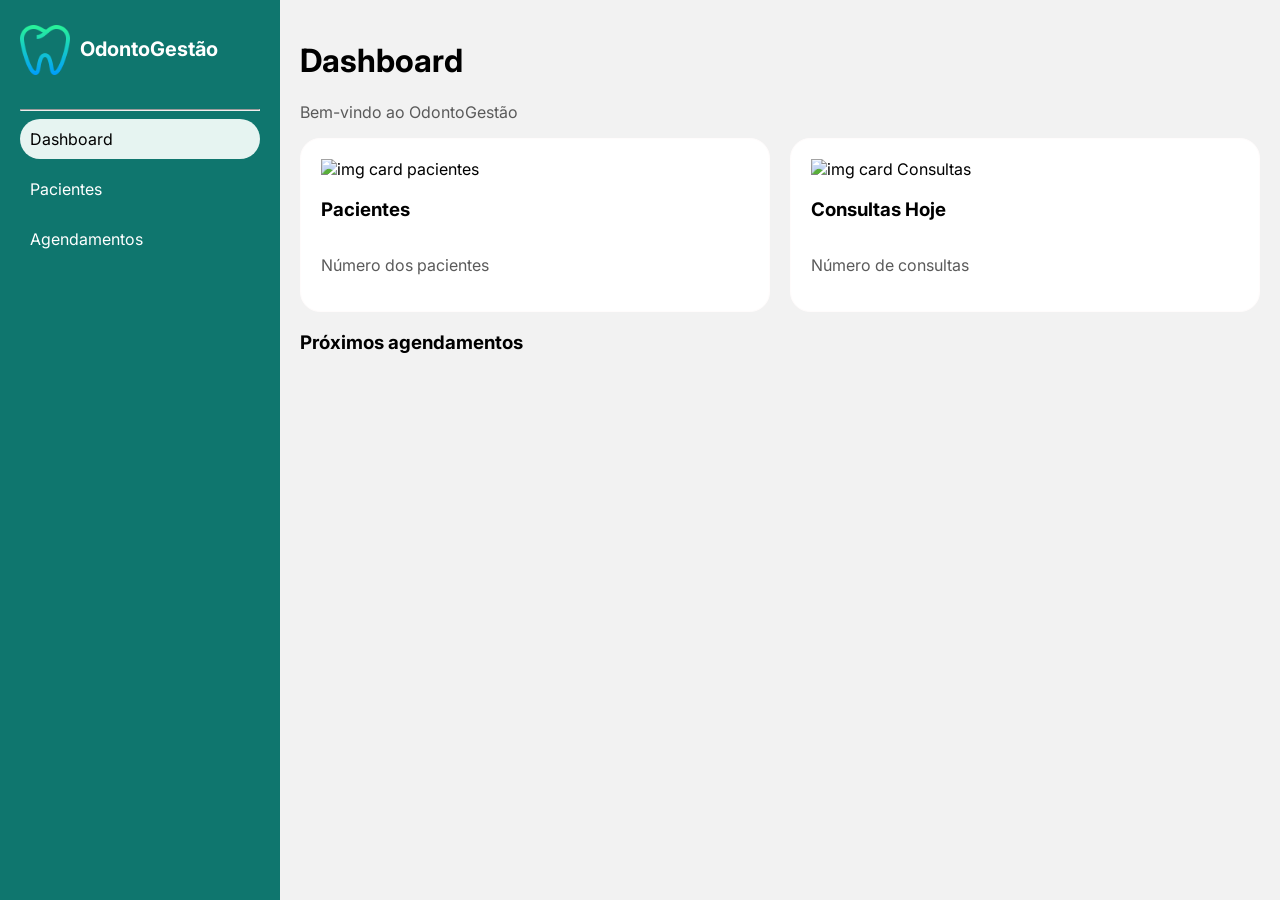
==== index.html @ c004dda6 "Primeira versão do OdontoGestão" ====
<!DOCTYPE html>
<html lang="pt-BR">
<head>
    <meta charset="UTF-8">
    <link rel="stylesheet" href="style.css">
    <meta name="viewport" content="width=device-width, initial-scale=1.0">
    <title>OdontoGestão</title>
    <link rel="preconnect" href="https://fonts.googleapis.com">
    <link rel="preconnect" href="https://fonts.gstatic.com" crossorigin>
    <link href="https://fonts.googleapis.com/css2?family=Inter:wght@400;500;600&display=swap" rel="stylesheet">
</head>
<body>
    <aside>
        <nav>
            <section class="principal">
                <img id="logo" src="imgs/dente.png" alt="logo">
                <h2>OdontoGestão</h2>
            </section>
            <hr>
            <ul>
                <li><a href="index.html" class="ativo">Dashboard</a></li>
                <li><a href="pacientes.html">Pacientes</a></li>
                <li><a href="agendamentos.html">Agendamentos</a></li>
            </ul>
        </nav>
    </aside>

    <main>
        <header>
            <h1>Dashboard</h1>
            <p>Bem-vindo ao OdontoGestão</p>
        </header>
        <div class="dashboard-cards">
            <section class="card">
                <img src="" alt="img card pacientes">
                <h3>Pacientes</h3>
                <p id="total-pacientes">Número dos pacientes</p>
            </section>
            <section class="card">
                <img src="" alt="img card Consultas">
                <h3>Consultas Hoje</h3>
                <p id="total-consultas">Número de consultas</p>
            </section>
        </div>
        <section class="upcoming-appointments">
                <h3>Próximos agendamentos</h3>
                <ul>
                    <li></li>
                </ul>
        </section>
            
    </main>
</body>
</html>
---- style.css ----
body {
    display: flex;
    min-height: 100vh;
    margin: 0;
    font-family: 'Inter', sans-serif;
}

aside {
    width: 240px;
    background-color: #0F766E;
    padding: 20px;

}

main {
    flex: 1;
    padding: 20px;
    background-color: #F2F2F2;
}   

aside a {
    display: block;
    padding: 10px;
    text-decoration: none;
    color: white;
    margin-bottom: 10px;
}

ul {
    list-style: none;
    padding: 0;
    margin: 0;
}

aside a:hover {
    background-color: #e6f4f1;
    color: black;
    border-radius: 20px;
}

aside a.ativo {
    background-color: #e6f4f1;
    color: black;
    border-radius: 20px;
}

h2 {
    margin-bottom: 20px;
    font-size: 20px;
    color: white;
}

.dashboard-cards {
    display: flex;
    margin: 0px;
    gap: 20px;
}

.card {
    display: flex;
    flex-direction: column;
    padding: 20px;
    flex: 1;
    border: 1px solid #fffcfc;
    border-radius: 20px;
    background-color: white;
}

#logo {
    width: 50px;
    height: 50px;
}

.principal {
    display: flex;
    gap: 10px;
    padding-bottom: 20px;
    align-items: center;
    flex: 1;
}

p {
    color:  #5a5a5a;
}

.pacient-list {
    border: 1px solid #fffcfc;
    border-radius: 20px;
    background-color: white;
    margin-top: 40px;
    padding: 10px;
}

.titulo-pesquisa {
    padding-bottom: 10px;  
    display: block;  
}

.formulario-busca {
    display: flex;
    background-color: #F2F2F2;
    border-radius: 20px;
    border: 1px solid #fffcfc;
    align-items: center;
    padding: 7px;
    gap: 5px;
}

.pesquisa {
    background-color: transparent;
    border-radius: 20px;
    border: none;
    height: 50px;
    font-size: 15px;    
    flex: 1;
    font-family: 'Inter', sans-serif;
}

.pesquisa:focus {
    outline: none;
}

.formulario-busca:focus-within {
    outline: 2px solid #0F766E;   /* põe o contorno no form todo */
}

.icone-card {
    width: 24px;
    height: 24px;
}
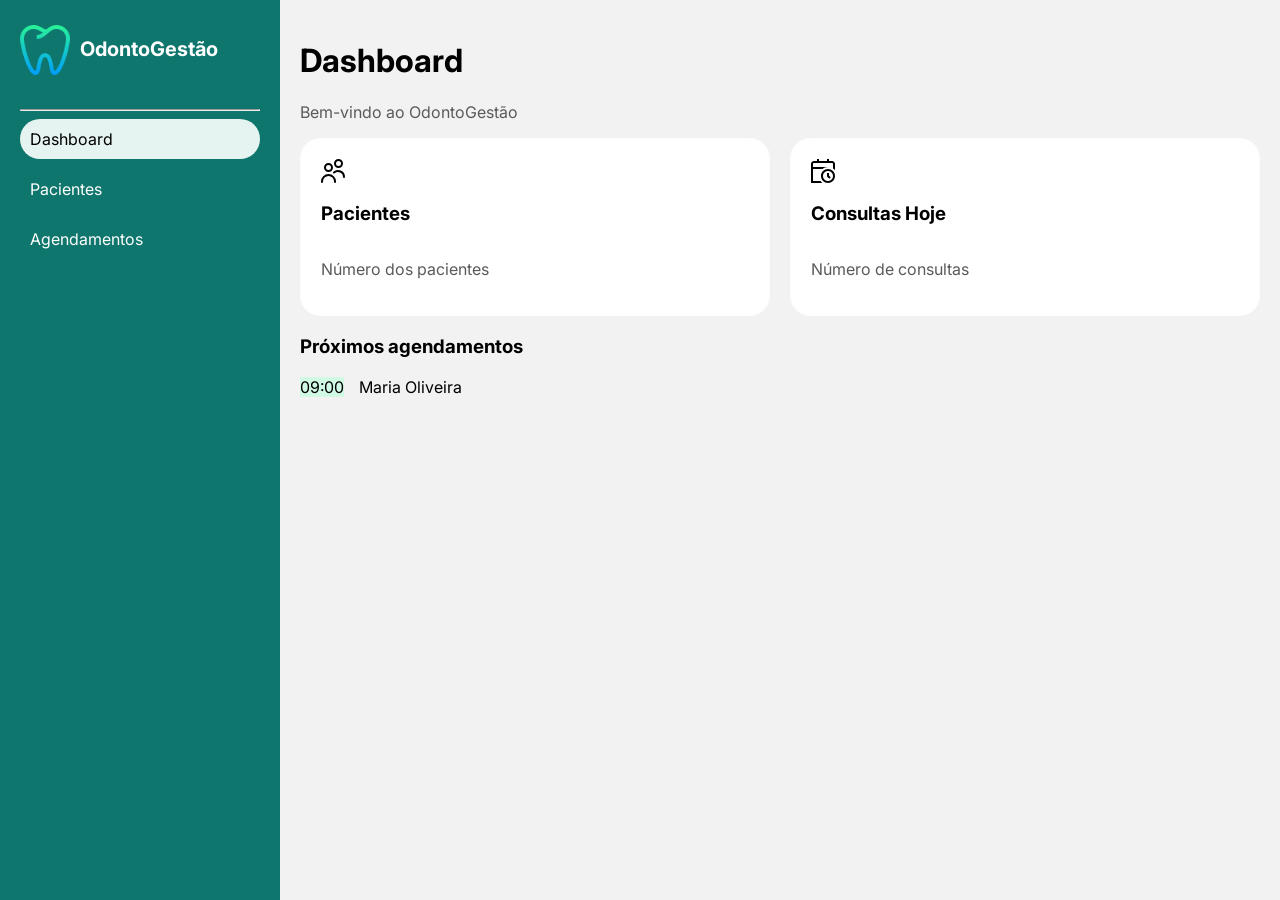
==== commit 8edc9a7b: "adiciona ícones à interface" ====
--- a/index.html
+++ b/index.html
@@ -33,12 +33,12 @@
         </header>
         <div class="dashboard-cards">
             <section class="card">
-                <img src="" alt="img card pacientes">
+                <img class="icone-card" src="imgs/comercial.svg" alt="img card pacientes">
                 <h3>Pacientes</h3>
                 <p id="total-pacientes">Número dos pacientes</p>
             </section>
             <section class="card">
-                <img src="" alt="img card Consultas">
+                <img class="icone-card" src="imgs/relogio-calendario.svg" alt="img card Consultas">
                 <h3>Consultas Hoje</h3>
                 <p id="total-consultas">Número de consultas</p>
             </section>
@@ -46,7 +46,10 @@
         <section class="upcoming-appointments">
                 <h3>Próximos agendamentos</h3>
                 <ul>
-                    <li></li>
+                    <li class="agendamento">
+                    <time datetime="09:00">09:00</time>
+                    <span>Maria Oliveira</span>
+                    </li>
                 </ul>
         </section>
             
--- a/style.css
+++ b/style.css
@@ -45,7 +45,7 @@
     border-radius: 20px;
 }
 
-h2 {
+aside h2 {
     margin-bottom: 20px;
     font-size: 20px;
     color: white;
@@ -80,7 +80,7 @@
     flex: 1;
 }
 
-p {
+main p {
     color:  #5a5a5a;
 }
 
@@ -128,4 +128,54 @@
 .icone-card {
     width: 24px;
     height: 24px;
-}+}
+
+.list {
+    margin-top: 30px;
+
+}
+
+.pacient {
+    border-top: 1px solid #e5e7eb;
+    padding: 16px 0;    
+}
+
+.pacient a {
+    display: flex;
+    align-items: center;
+    text-decoration: none;
+    color:  #000000;
+    gap: 15px;
+}
+
+.info-paciente {
+    flex: 1;
+}
+
+.info-paciente h4, .info-paciente p {
+    margin: 0;
+}
+
+.info-paciente h4 {
+    margin-bottom: 5px;
+}
+
+.info-paciente p {
+    font-size: 13px;
+}
+
+.icone-pacient{
+    width: 30px;
+    height: 30px;
+    background-color:#d1fae5;
+    border-radius: 500px;
+}
+
+.agendamento {
+    display: flex;
+    gap: 15px;
+}
+
+.agendamento time {
+    background-color:#d1fae5;
+}
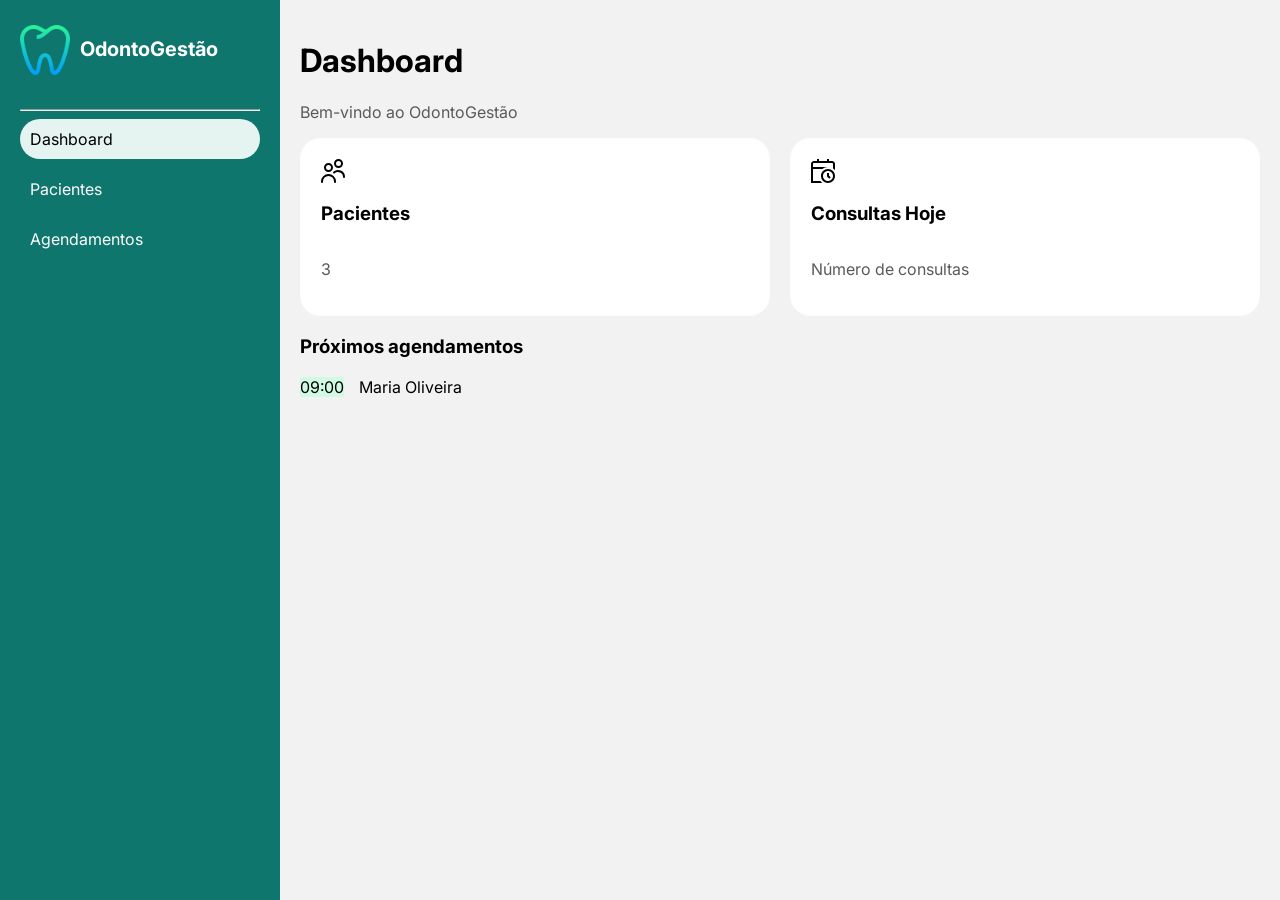
==== commit 2faba3eb: "Primeiro JS: total de pacientes no dashboard" ====
--- a/index.html
+++ b/index.html
@@ -54,5 +54,6 @@
         </section>
             
     </main>
+    <script src="script.js"></script>
 </body>
 </html>
--- a/style.css
+++ b/style.css
@@ -179,3 +179,156 @@
 .agendamento time {
     background-color:#d1fae5;
 }
+
+.cabecalho {
+    display: flex;
+    justify-content: space-between; 
+    align-items: center;
+    margin-bottom: 20px;
+}
+
+.cabecalho h1 {
+    margin: 0;
+}
+
+.cabecalho p {
+    margin: 5px 0 0;
+}
+
+.botao-primario {
+    background-color: #0F766E;
+    color: white;
+    border: none;
+    border-radius: 12px;
+    padding: 12px 24px;
+    font: inherit;          
+    font-weight: 600;
+    cursor: pointer;        
+}
+
+.botao-primario:hover {
+    background-color: #115E59;
+}
+
+.filtros {
+    display: flex;
+    align-items: flex-end;
+    gap: 20px;
+    background-color: white;
+    border-radius: 20px;
+    padding: 20px;
+    margin-bottom: 30px;
+}
+
+.filtros label {
+    display: flex;
+    flex-direction: column;
+    gap: 8px;
+    flex: 1;
+    font-weight: 600;
+    font-size: 14px;
+}
+
+.filtros input,
+.filtros select {
+    font: inherit;
+    font-weight: 400;
+    padding: 10px 14px;
+    border: 1px solid #e5e7eb;
+    border-radius: 10px;
+    background-color: white;
+    height: 42px;
+    box-sizing: border-box;
+}
+
+.filtros input:focus,
+.filtros select:focus {
+    outline: 2px solid #0F766E;
+}
+
+.titulo-lista {
+    display: flex;
+    justify-content: space-between;
+    align-items: center;
+    margin-bottom: 15px;
+}
+
+.titulo-lista h2 {
+    margin: 0;
+}
+
+.titulo-lista time {
+    background-color: #d1fae5;
+    padding: 8px 16px;
+    border-radius: 20px;
+    font-weight: 500;
+}
+
+.lista-agendamentos {
+    display: flex;
+    flex-direction: column;
+    gap: 10px;
+}
+
+.item-agendamento {
+    display: flex;
+    align-items: center;
+    gap: 20px;
+    background-color: white;
+    border-radius: 16px;
+    padding: 15px 20px;
+}
+
+.horario {
+    font-size: 20px;
+    font-weight: 600;
+    padding-right: 20px;
+    border-right: 1px solid #e5e7eb;
+    width: 70px;
+}
+
+.status {
+    display: flex;
+    align-items: center;
+    gap: 6px;
+    padding: 6px 14px;
+    border-radius: 20px;
+    font-size: 14px;
+    font-weight: 600;
+}
+
+.status::before {
+    content: "";
+    width: 8px;
+    height: 8px;
+    border-radius: 50%;
+    background-color: currentColor;  /* bolinha da mesma cor do texto */
+}
+
+.status.confirmado {
+    background-color: #d1fae5;
+    color: #047857;
+}
+
+.status.agendado {
+    background-color: #dbeafe;
+    color: #1d4ed8;
+}
+
+.status.cancelado {
+    background-color: #fee2e2;
+    color: #b91c1c;
+}
+
+.botao-secundario {
+    text-decoration: none;
+    color: #0F766E;
+    border: 1px solid #0F766E;
+    border-radius: 12px;
+    padding: 8px 16px;
+    font-weight: 500;
+}
+
+.botao-secundario:hover {
+    background-color: #e6f4f1;
+}
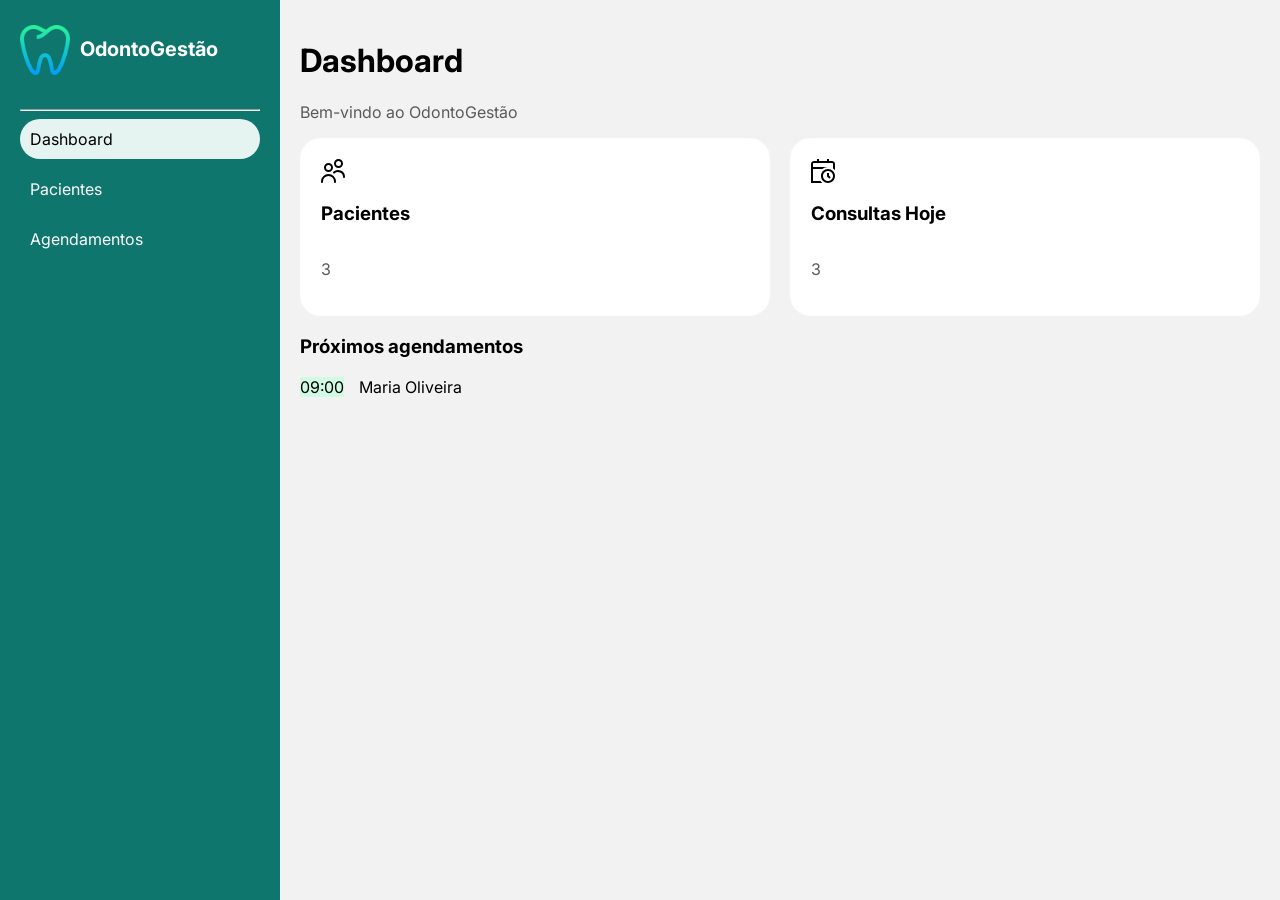
==== commit b61e7c92: "Separa JS em dados.js e dashboard.js" ====
--- a/index.html
+++ b/index.html
@@ -54,6 +54,7 @@
         </section>
             
     </main>
-    <script src="script.js"></script>
+    <script src="dados.js"></script>
+    <script src="dashboard.js"></script>
 </body>
 </html>
